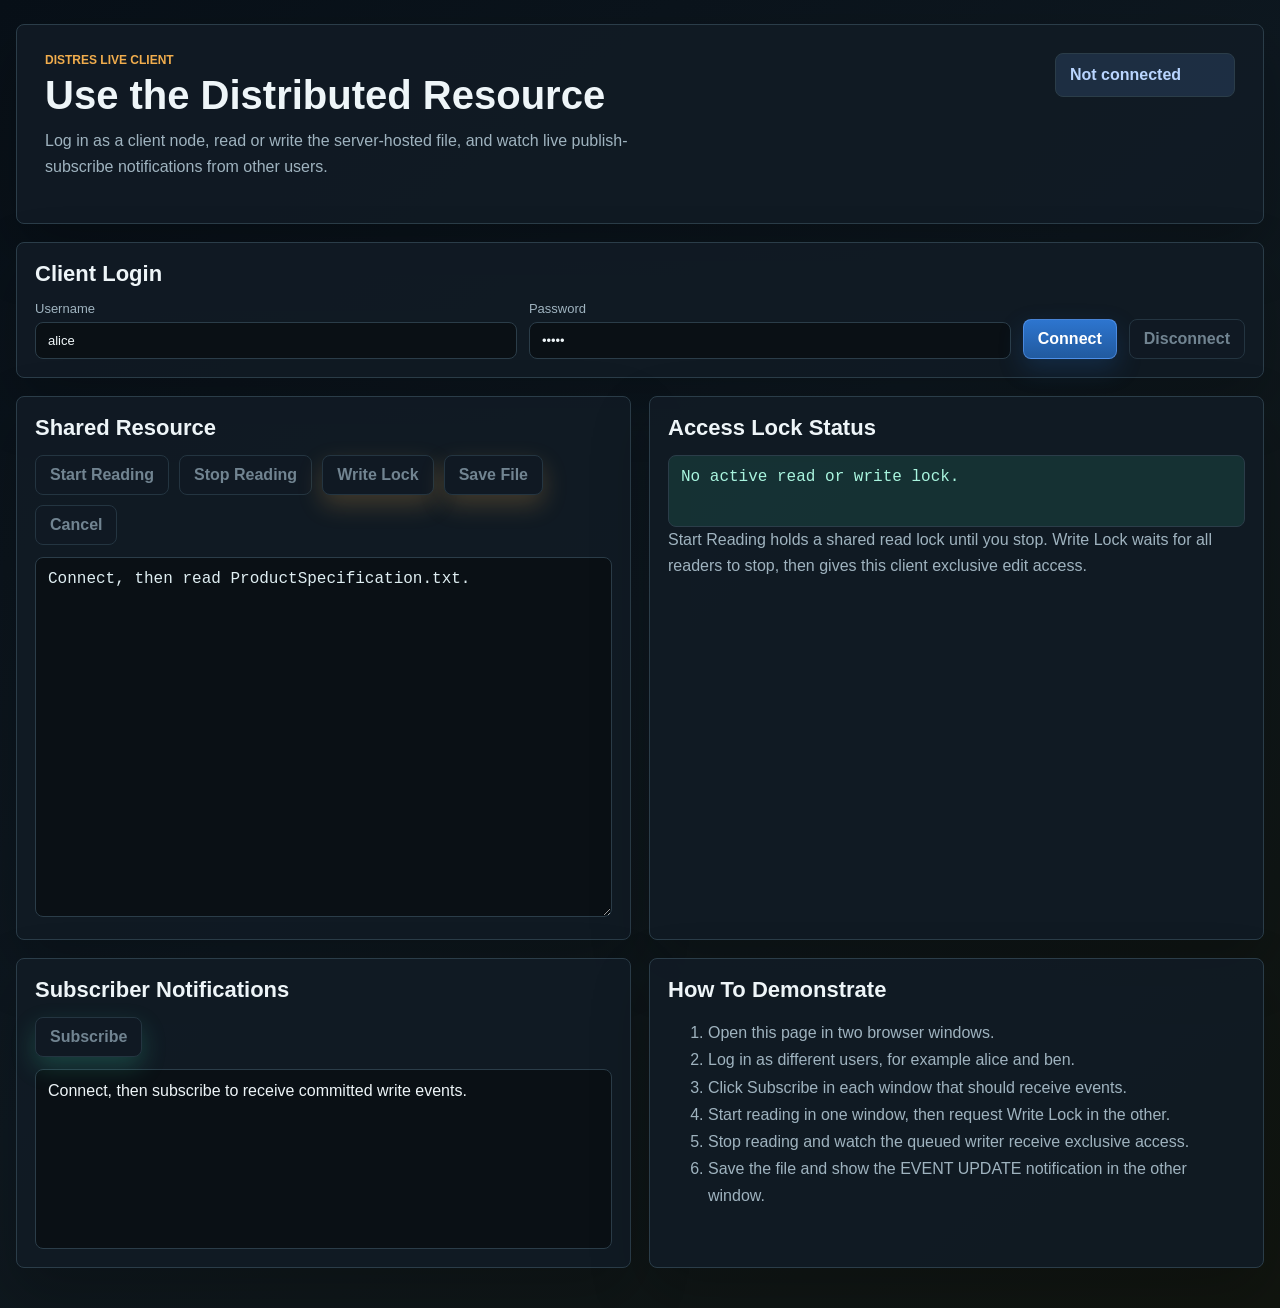
==== live_frontend/index.html @ ff75f7d3 "Add live DistRes UI with read write lock sessions" ====
<!doctype html>
<html lang="en">
<head>
  <meta charset="utf-8">
  <meta name="viewport" content="width=device-width, initial-scale=1">
  <title>DistRes Live Client</title>
  <link rel="stylesheet" href="styles.css">
</head>
<body>
  <main class="shell">
    <header>
      <div>
        <p class="eyebrow">DistRes Live Client</p>
        <h1>Use the Distributed Resource</h1>
        <p>Log in as a client node, read or write the server-hosted file, and watch live publish-subscribe notifications from other users.</p>
      </div>
      <div class="status" id="connection-status">Not connected</div>
    </header>

    <section class="panel login-panel">
      <h2>Client Login</h2>
      <div class="form-row">
        <label>Username <input id="username" value="alice"></label>
        <label>Password <input id="password" value="pass1" type="password"></label>
        <button id="login" type="button">Connect</button>
        <button id="logout" type="button" disabled>Disconnect</button>
      </div>
    </section>

    <section class="grid">
      <article class="panel">
        <h2>Shared Resource</h2>
        <div class="actions">
          <button id="begin-read" type="button" disabled>Start Reading</button>
          <button id="end-read" class="secondary" type="button" disabled>Stop Reading</button>
          <button id="begin-write" type="button" disabled>Write Lock</button>
          <button id="save-write" type="button" disabled>Save File</button>
          <button id="cancel-write" class="secondary" type="button" disabled>Cancel</button>
        </div>
        <textarea id="file-editor" class="resource-editor" spellcheck="false" disabled>Connect, then read ProductSpecification.txt.</textarea>
      </article>

      <article class="panel">
        <h2>Access Lock Status</h2>
        <div id="lock-status" class="lock-status">No write lock held.</div>
        <p class="muted">
          Start Reading holds a shared read lock until you stop. Write Lock
          waits for all readers to stop, then gives this client exclusive edit access.
        </p>
      </article>

      <article class="panel notifications">
        <h2>Subscriber Notifications</h2>
        <div class="actions">
          <button id="subscribe" type="button" disabled>Subscribe</button>
        </div>
        <div id="events" class="events">Connect, then subscribe to receive committed write events.</div>
      </article>

      <article class="panel">
        <h2>How To Demonstrate</h2>
        <ol>
          <li>Open this page in two browser windows.</li>
          <li>Log in as different users, for example alice and ben.</li>
          <li>Click Subscribe in each window that should receive events.</li>
          <li>Start reading in one window, then request Write Lock in the other.</li>
          <li>Stop reading and watch the queued writer receive exclusive access.</li>
          <li>Save the file and show the EVENT UPDATE notification in the other window.</li>
        </ol>
      </article>
    </section>
  </main>

  <script src="app.js"></script>
</body>
</html>
---- live_frontend/styles.css ----
:root {
  --bg: #0b1117;
  --panel: #111b24;
  --panel2: #16232d;
  --line: #2b3d49;
  --text: #eef5f8;
  --muted: #9fb3bf;
  --green: #3dd6a4;
  --blue: #68a7ff;
  --amber: #f1ad4d;
  --red: #f06f82;
}

* { box-sizing: border-box; }

body {
  margin: 0;
  min-height: 100vh;
  font-family: "Segoe UI", Arial, sans-serif;
  background: linear-gradient(140deg, #081018, #0e1820 48%, #11150f);
  color: var(--text);
}

.shell {
  width: min(1320px, calc(100% - 32px));
  margin: 0 auto;
  padding: 24px 0 40px;
}

header {
  display: flex;
  justify-content: space-between;
  gap: 18px;
  align-items: flex-start;
  margin-bottom: 18px;
  padding: 28px;
  border: 1px solid var(--line);
  border-radius: 8px;
  background: rgba(17, 27, 36, 0.92);
  box-shadow: 0 24px 60px rgba(0, 0, 0, 0.28);
}

h1, h2, p { margin-top: 0; }

h1, h2 { letter-spacing: 0; }

h1 {
  margin-bottom: 10px;
  font-size: 40px;
}

h2 {
  margin-bottom: 14px;
  font-size: 22px;
}

header p:not(.eyebrow) {
  max-width: 72ch;
  color: var(--muted);
  line-height: 1.6;
}

.eyebrow {
  margin-bottom: 6px;
  color: var(--amber);
  font-size: 12px;
  font-weight: 700;
  text-transform: uppercase;
}

.status {
  min-width: 180px;
  padding: 12px 14px;
  border-radius: 8px;
  border: 1px solid var(--line);
  background: rgba(104, 167, 255, 0.14);
  color: #b9d5ff;
  font-weight: 700;
}

.panel {
  border: 1px solid var(--line);
  background: rgba(17, 27, 36, 0.92);
  border-radius: 8px;
  padding: 18px;
  box-shadow: 0 24px 60px rgba(0, 0, 0, 0.22);
}

.login-panel { margin-bottom: 18px; }

.form-row {
  display: grid;
  grid-template-columns: repeat(2, minmax(180px, 1fr)) auto auto;
  gap: 12px;
  align-items: end;
}

label {
  display: grid;
  gap: 6px;
  color: var(--muted);
  font-size: 13px;
}

input, textarea, button {
  font: inherit;
  border-radius: 8px;
  border: 1px solid var(--line);
}

input, textarea {
  width: 100%;
  padding: 10px 12px;
  background: #0a1015;
  color: var(--text);
}

textarea {
  resize: vertical;
}

button {
  padding: 10px 14px;
  border-color: rgba(104, 167, 255, 0.55);
  background: linear-gradient(180deg, #2d75cf, #215a9f);
  color: #ffffff;
  cursor: pointer;
  font-weight: 700;
  box-shadow: 0 10px 24px rgba(33, 90, 159, 0.28);
}

button:hover:not(:disabled) {
  border-color: var(--amber);
  filter: brightness(1.08);
}

button:disabled {
  border-color: #243541;
  color: #718491;
  background: #101923;
  cursor: not-allowed;
  box-shadow: none;
  filter: none;
}

button.secondary {
  border-color: #536877;
  background: #25323d;
  color: #d7e4ea;
  box-shadow: none;
}

#begin-write,
#save-write {
  border-color: rgba(241, 173, 77, 0.7);
  background: linear-gradient(180deg, #f1ad4d, #b96f1c);
  color: #101923;
  box-shadow: 0 10px 24px rgba(241, 173, 77, 0.22);
}

#subscribe {
  border-color: rgba(61, 214, 164, 0.7);
  background: linear-gradient(180deg, #3dd6a4, #16845d);
  color: #07111d;
  box-shadow: 0 10px 24px rgba(61, 214, 164, 0.22);
}

#end-read,
#cancel-write,
#logout {
  border-color: rgba(240, 111, 130, 0.45);
  background: #352733;
  color: #ffd3da;
}

#end-read:disabled,
#cancel-write:disabled,
#logout:disabled,
#subscribe:disabled,
#begin-write:disabled,
#save-write:disabled {
  border-color: #243541;
  background: #101923;
  color: #718491;
}

.grid {
  display: grid;
  grid-template-columns: repeat(2, minmax(0, 1fr));
  gap: 18px;
}

.actions {
  display: flex;
  flex-wrap: wrap;
  gap: 10px;
  margin-bottom: 12px;
}

pre, .events {
  min-height: 180px;
  max-height: 340px;
  overflow: auto;
  white-space: pre-wrap;
  padding: 12px;
  border-radius: 8px;
  background: #0a1015;
  border: 1px solid var(--line);
}

.resource-editor {
  min-height: 360px;
  max-height: 520px;
  overflow: auto;
  font-family: Consolas, "Courier New", monospace;
  line-height: 1.45;
  color: #dfeef2;
  background: #0a1015;
}

.resource-editor:disabled {
  color: #dfeef2;
  opacity: 1;
}

.lock-status {
  min-height: 72px;
  padding: 12px;
  border-radius: 8px;
  background: rgba(61, 214, 164, 0.12);
  border: 1px solid var(--line);
  color: #a9f5df;
  font-family: Consolas, "Courier New", monospace;
}

.muted {
  color: var(--muted);
  line-height: 1.6;
}

.event {
  padding: 10px 12px;
  border: 1px solid var(--line);
  border-left: 4px solid var(--amber);
  background: rgba(241, 173, 77, 0.10);
  margin-bottom: 10px;
  border-radius: 6px;
}

.event strong,
.event span {
  display: block;
}

.event strong {
  margin-bottom: 8px;
  color: var(--text);
}

.event span {
  color: var(--muted);
  line-height: 1.45;
}

ol {
  color: var(--muted);
  line-height: 1.7;
}

@media (max-width: 800px) {
  header,
  .form-row,
  .grid {
    grid-template-columns: 1fr;
    display: grid;
  }
}
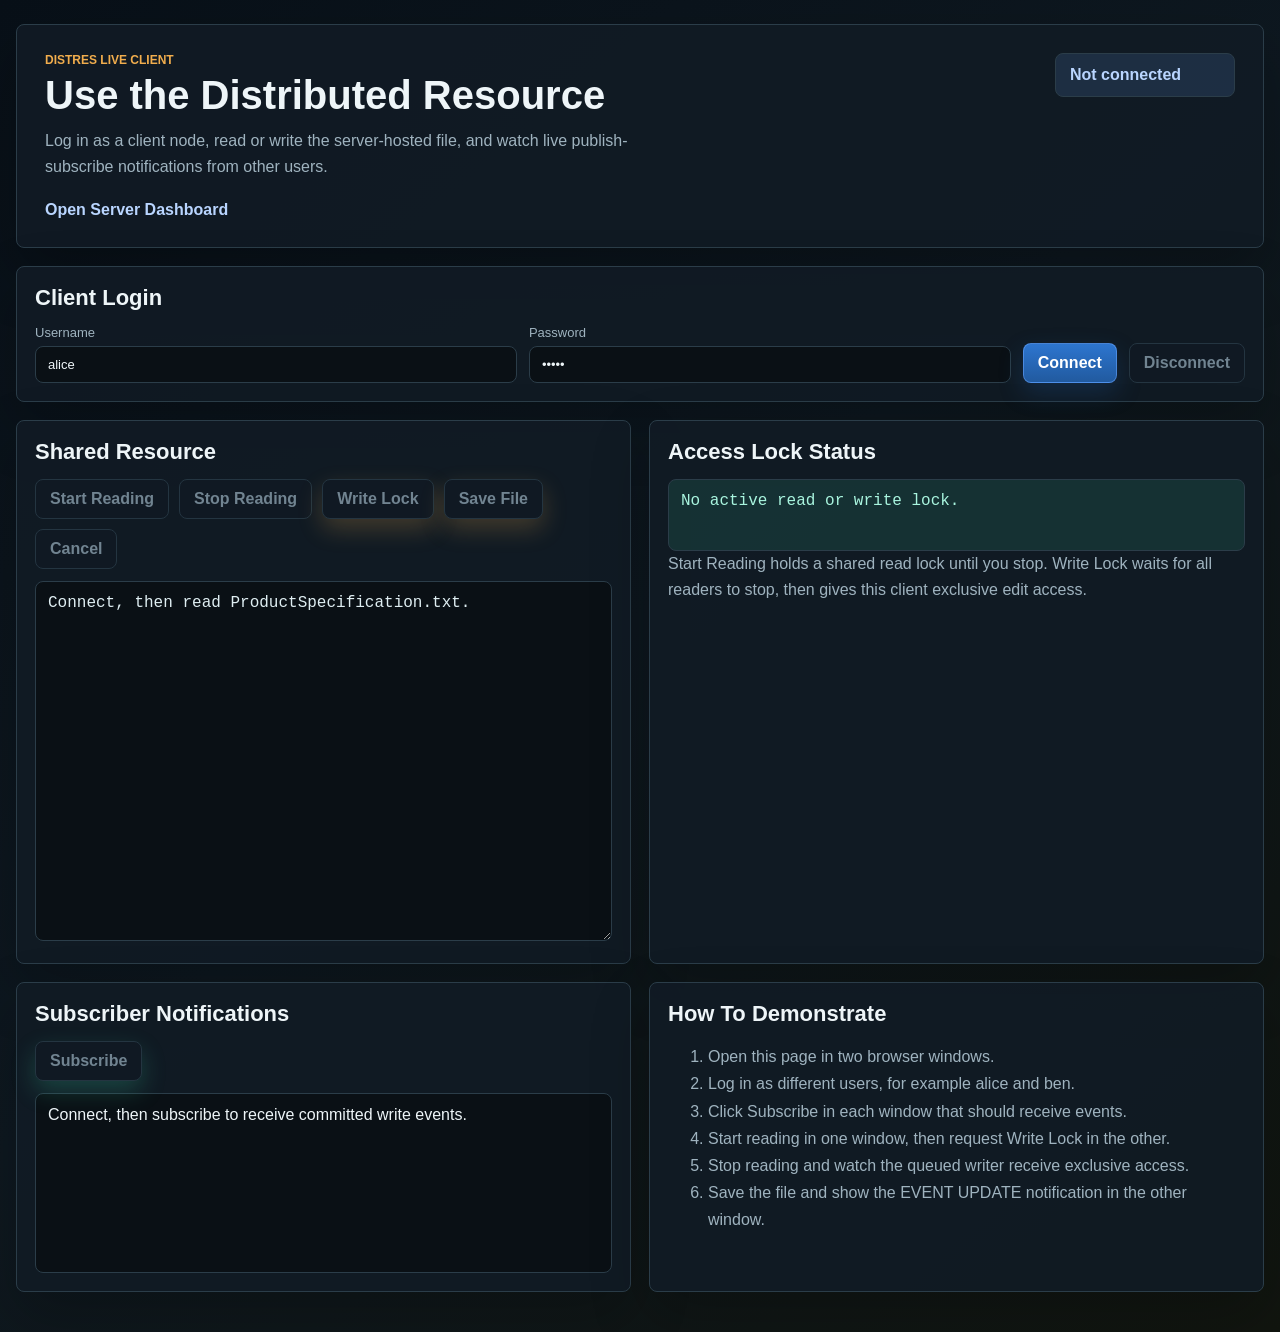
==== commit 601210e0: "Add live server dashboard for DistRes demo" ====
--- a/live_frontend/index.html
+++ b/live_frontend/index.html
@@ -13,6 +13,7 @@
         <p class="eyebrow">DistRes Live Client</p>
         <h1>Use the Distributed Resource</h1>
         <p>Log in as a client node, read or write the server-hosted file, and watch live publish-subscribe notifications from other users.</p>
+        <a class="header-link" href="server.html" target="_blank" rel="noreferrer">Open Server Dashboard</a>
       </div>
       <div class="status" id="connection-status">Not connected</div>
     </header>
--- a/live_frontend/styles.css
+++ b/live_frontend/styles.css
@@ -78,6 +78,18 @@
   font-weight: 700;
 }
 
+.header-link {
+  display: inline-block;
+  margin-top: 6px;
+  color: #b9d5ff;
+  font-weight: 700;
+  text-decoration: none;
+}
+
+.header-link:hover {
+  color: var(--amber);
+}
+
 .panel {
   border: 1px solid var(--line);
   background: rgba(17, 27, 36, 0.92);
@@ -190,6 +202,183 @@
   gap: 18px;
 }
 
+.dashboard-shell {
+  width: min(1500px, calc(100% - 32px));
+}
+
+.metric-grid {
+  display: grid;
+  grid-template-columns: repeat(6, minmax(0, 1fr));
+  gap: 14px;
+  margin-bottom: 18px;
+}
+
+.metric-card {
+  min-height: 112px;
+  padding: 16px;
+  border: 1px solid var(--line);
+  border-radius: 8px;
+  background: rgba(17, 27, 36, 0.92);
+  box-shadow: 0 18px 40px rgba(0, 0, 0, 0.20);
+}
+
+.metric-card span {
+  display: block;
+  min-height: 36px;
+  color: var(--muted);
+  font-size: 13px;
+  line-height: 1.35;
+}
+
+.metric-card strong {
+  display: block;
+  margin-top: 10px;
+  color: var(--text);
+  font-size: 30px;
+  line-height: 1;
+}
+
+.dashboard-grid {
+  display: grid;
+  grid-template-columns: minmax(0, 1.45fr) minmax(320px, 0.8fr);
+  gap: 18px;
+}
+
+.section-heading {
+  display: flex;
+  justify-content: space-between;
+  gap: 12px;
+  align-items: baseline;
+}
+
+.section-heading span {
+  color: var(--muted);
+  font-size: 13px;
+}
+
+.table-wrap {
+  overflow-x: auto;
+}
+
+table {
+  width: 100%;
+  border-collapse: collapse;
+  min-width: 720px;
+}
+
+th,
+td {
+  padding: 12px 10px;
+  border-bottom: 1px solid var(--line);
+  text-align: left;
+  color: var(--muted);
+  vertical-align: top;
+}
+
+th {
+  color: #cde4ee;
+  font-size: 12px;
+  text-transform: uppercase;
+}
+
+td strong {
+  color: var(--text);
+}
+
+.state-pill {
+  display: inline-block;
+  min-width: 104px;
+  padding: 5px 8px;
+  border-radius: 999px;
+  border: 1px solid var(--line);
+  color: var(--text);
+  text-align: center;
+  font-size: 12px;
+  font-weight: 700;
+}
+
+.state-connected {
+  background: rgba(104, 167, 255, 0.12);
+  color: #b9d5ff;
+}
+
+.state-reading {
+  background: rgba(61, 214, 164, 0.12);
+  color: #a9f5df;
+}
+
+.state-writing {
+  background: rgba(241, 173, 77, 0.16);
+  color: #ffd18b;
+}
+
+.state-waiting {
+  background: rgba(240, 111, 130, 0.14);
+  color: #ffd3da;
+}
+
+.queue-stack {
+  display: grid;
+  gap: 12px;
+}
+
+.queue-row {
+  display: grid;
+  grid-template-columns: 150px 1fr;
+  gap: 12px;
+  padding: 12px;
+  border: 1px solid var(--line);
+  border-radius: 8px;
+  background: #0a1015;
+}
+
+.queue-row span {
+  color: var(--muted);
+}
+
+.queue-row strong {
+  color: var(--text);
+}
+
+.event-panel {
+  min-height: 430px;
+}
+
+.server-events {
+  display: grid;
+  gap: 10px;
+  max-height: 450px;
+  overflow: auto;
+}
+
+.server-event {
+  display: grid;
+  grid-template-columns: 72px 124px 1fr;
+  gap: 10px;
+  align-items: start;
+  padding: 10px 12px;
+  border: 1px solid var(--line);
+  border-left: 4px solid var(--blue);
+  border-radius: 6px;
+  background: rgba(104, 167, 255, 0.09);
+}
+
+.server-event span {
+  color: var(--muted);
+  font-family: Consolas, "Courier New", monospace;
+}
+
+.server-event strong {
+  color: var(--amber);
+  font-size: 12px;
+}
+
+.server-event p {
+  margin: 0;
+  color: var(--text);
+  line-height: 1.45;
+}
+
 .actions {
   display: flex;
   flex-wrap: wrap;
@@ -270,8 +459,14 @@
 @media (max-width: 800px) {
   header,
   .form-row,
-  .grid {
+  .grid,
+  .dashboard-grid,
+  .metric-grid {
     grid-template-columns: 1fr;
     display: grid;
   }
-}
+
+  .server-event {
+    grid-template-columns: 1fr;
+  }
+}
